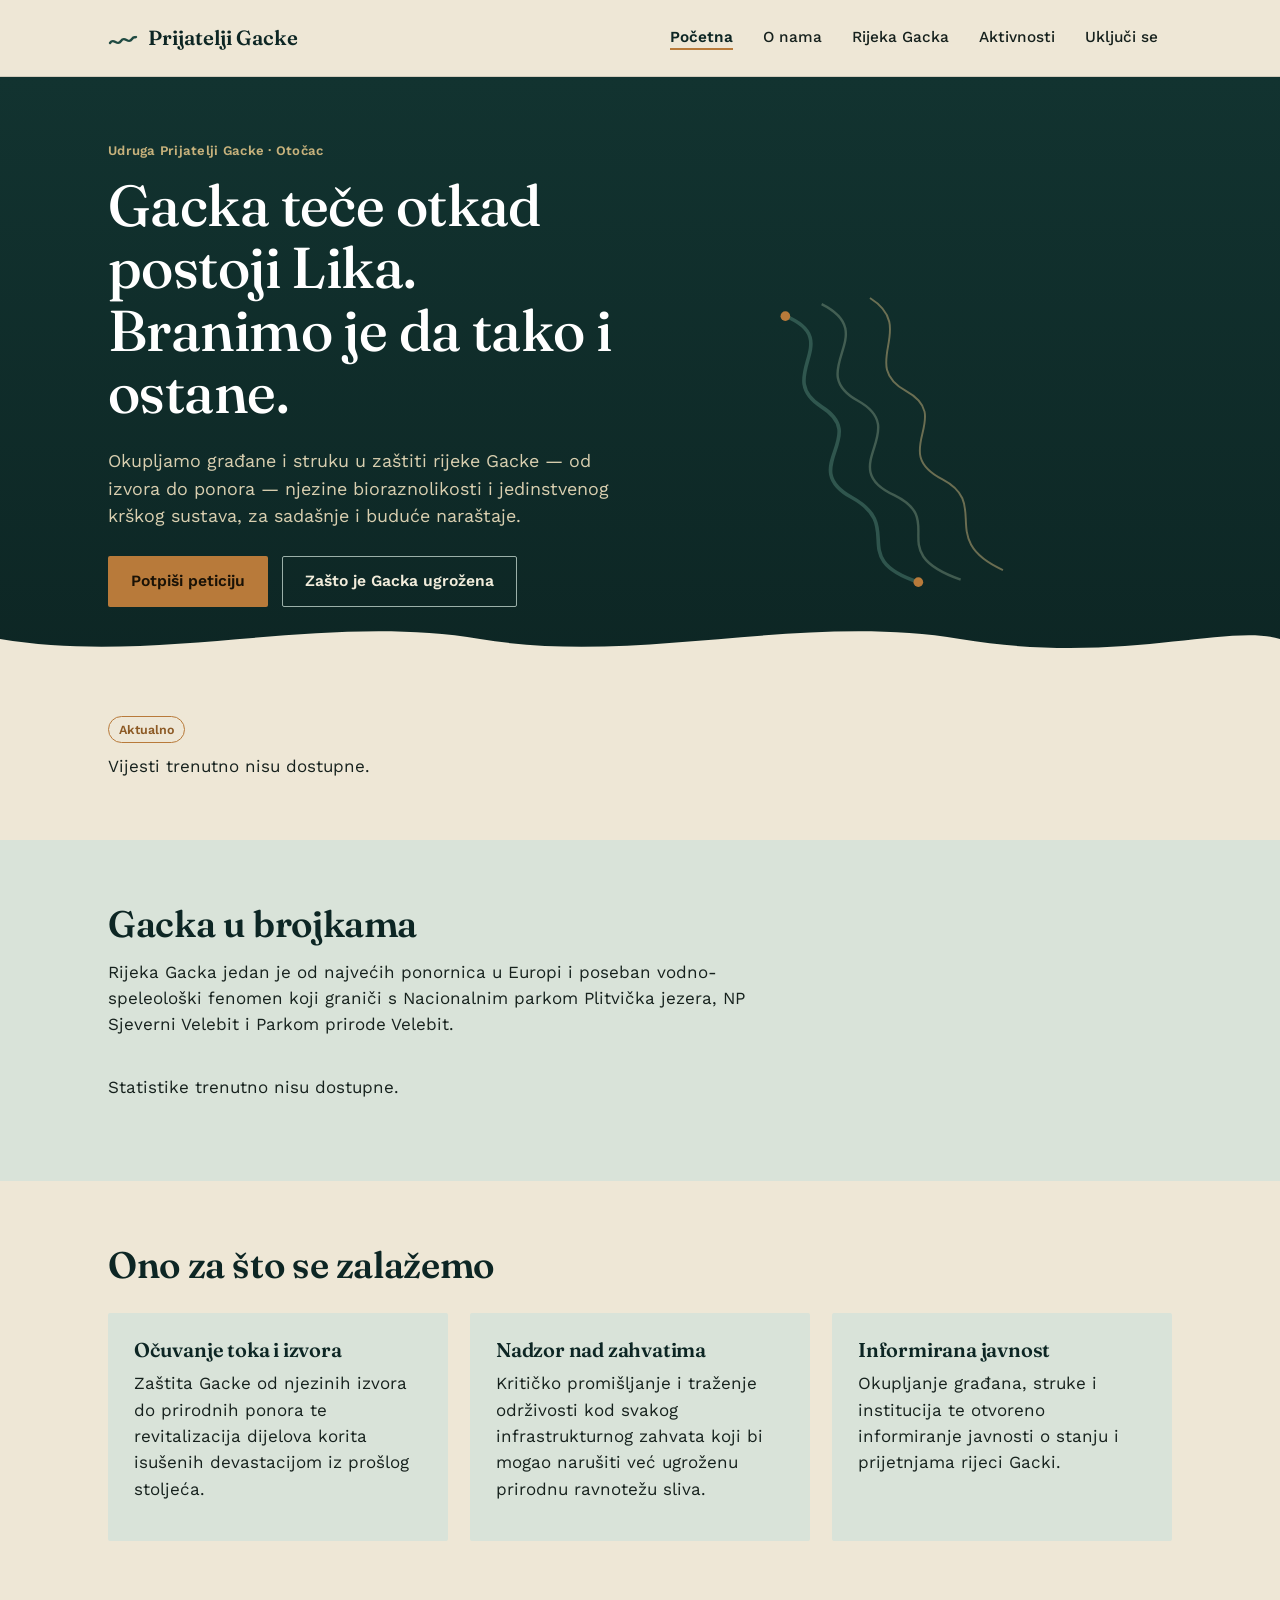
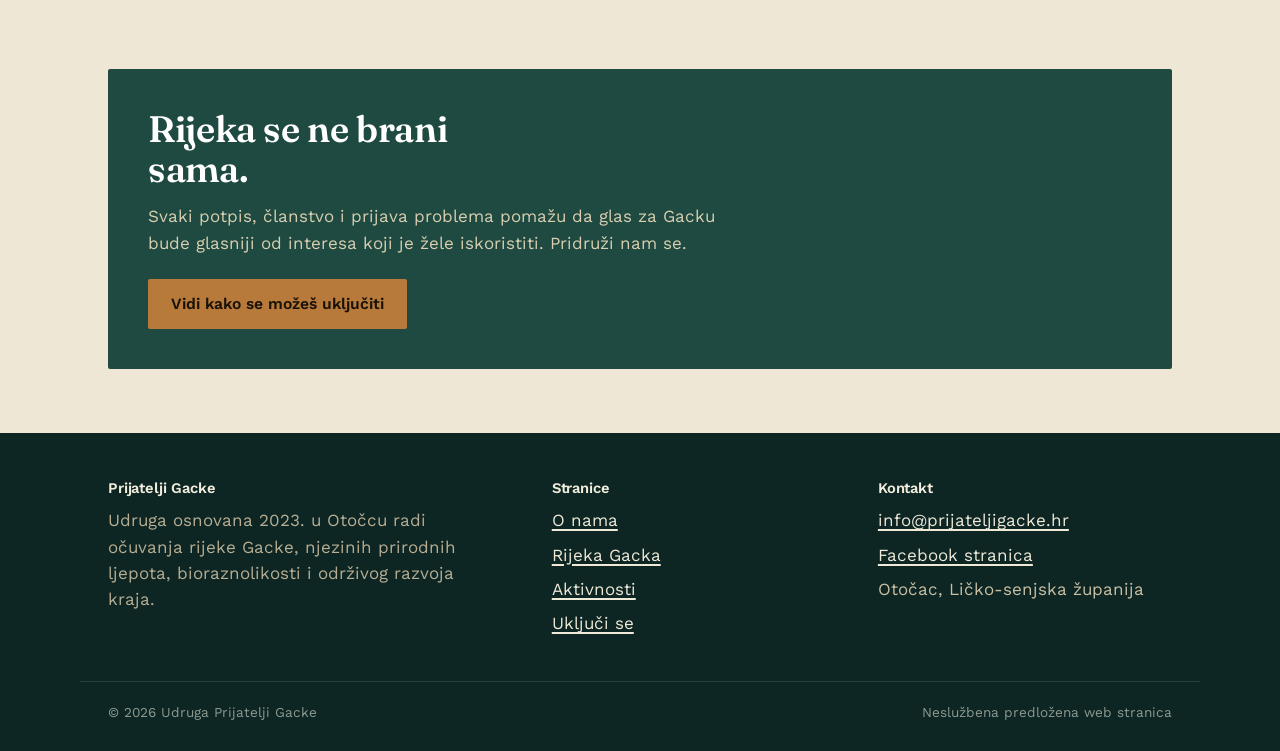
==== index.html @ 4f30bf7b "Add files via upload" ====
<!DOCTYPE html>
<html lang="hr">
<head>
<meta charset="UTF-8">
<meta name="viewport" content="width=device-width, initial-scale=1.0">
<title>Prijatelji Gacke — udruga za očuvanje rijeke Gacke</title>
<meta name="description" content="Udruga Prijatelji Gacke okuplja građane i struku u zaštiti rijeke Gacke, njezinih izvora, ponora i krškog ekosustava u Otočcu.">
<link rel="stylesheet" href="style.css">
</head>
<body>
<a class="skip" href="#glavni">Preskoči na sadržaj</a>

<header class="site">
  <div class="nav-row">
    <a class="wordmark" href="index.html">
      <svg width="30" height="30" viewBox="0 0 30 30" fill="none"><path d="M2 20C6 14 9 24 13 18C17 12 20 22 24 16C26 13 27 15 28 14" stroke="#1F4A42" stroke-width="2.4" stroke-linecap="round"/></svg>
      Prijatelji Gacke
    </a>
    <button class="menu-btn" id="menuBtn" aria-expanded="false" aria-controls="primaryNav">Izbornik</button>
    <nav class="primary" id="primaryNav">
      <a href="index.html" aria-current="page">Početna</a>
      <a href="o-nama.html">O nama</a>
      <a href="gacka.html">Rijeka Gacka</a>
      <a href="aktivnosti.html">Aktivnosti</a>
      <a href="ukljuci-se.html">Uključi se</a>
    </nav>
  </div>
</header>

<main id="glavni">

  <section class="hero">
    <div class="wrap">
      <div class="hero-inner">
        <div>
          <p class="eyebrow">Udruga Prijatelji Gacke · Otočac</p>
          <h1>Gacka teče otkad postoji Lika. Branimo je da tako i ostane.</h1>
          <p class="lede">Okupljamo građane i struku u zaštiti rijeke Gacke — od izvora do ponora — njezine bioraznolikosti i jedinstvenog krškog sustava, za sadašnje i buduće naraštaje.</p>
          <div class="hero-actions">
            <a class="btn btn-accent" href="ukljuci-se.html">Potpiši peticiju</a>
            <a class="btn btn-line" href="gacka.html">Zašto je Gacka ugrožena</a>
          </div>
        </div>
        <svg class="hero-river" viewBox="0 0 360 260" fill="none" xmlns="http://www.w3.org/2000/svg" aria-hidden="true">
          <path d="M40 20C90 40 30 70 70 95C110 120 50 145 95 170C140 195 90 220 150 240" stroke="#4C7A6E" stroke-width="3" fill="none" opacity="0.55"/>
          <path d="M70 10C120 35 55 65 100 90C145 115 80 145 130 168C175 190 120 215 185 238" stroke="#8FA98F" stroke-width="2" fill="none" opacity="0.4"/>
          <path d="M110 5C150 30 100 60 140 82C180 104 125 132 170 155C210 176 165 205 220 230" stroke="#C7B27C" stroke-width="1.6" fill="none" opacity="0.5"/>
          <circle cx="150" cy="240" r="4" fill="#B87A3A"/>
          <circle cx="40" cy="20" r="4" fill="#B87A3A"/>
        </svg>
      </div>
    </div>
    <svg class="river-divider" viewBox="0 0 1200 60" preserveAspectRatio="none" xmlns="http://www.w3.org/2000/svg">
      <path d="M0 30C150 55 300 5 450 30C600 55 750 5 900 30C1050 55 1150 15 1200 30V60H0V30Z" fill="#EEE7D6"/>
    </svg>
  </section>

  <section class="section-tight">
    <div class="wrap">
      <div class="tag">Aktualno</div>
      <div class="two-col" id="vijesti-container">
        <p>Učitavanje vijesti…</p>
      </div>
    </div>
  </section>

  <section style="background:var(--mist);">
    <div class="wrap">
      <h2>Gacka u brojkama</h2>
      <p style="max-width:60ch;">Rijeka Gacka jedan je od najvećih ponornica u Europi i poseban vodno-speleološki fenomen koji graniči s Nacionalnim parkom Plitvička jezera, NP Sjeverni Velebit i Parkom prirode Velebit.</p>
      <div class="stat-row" id="stats-container">
        <p>Učitavanje…</p>
      </div>
    </div>
  </section>

  <section>
    <div class="wrap">
      <h2 style="max-width:20ch;">Ono za što se zalažemo</h2>
      <div class="grid-3" style="margin-top:28px;">
        <div class="card">
          <h3>Očuvanje toka i izvora</h3>
          <p>Zaštita Gacke od njezinih izvora do prirodnih ponora te revitalizacija dijelova korita isušenih devastacijom iz prošlog stoljeća.</p>
        </div>
        <div class="card">
          <h3>Nadzor nad zahvatima</h3>
          <p>Kritičko promišljanje i traženje održivosti kod svakog infrastrukturnog zahvata koji bi mogao narušiti već ugroženu prirodnu ravnotežu sliva.</p>
        </div>
        <div class="card">
          <h3>Informirana javnost</h3>
          <p>Okupljanje građana, struke i institucija te otvoreno informiranje javnosti o stanju i prijetnjama rijeci Gacki.</p>
        </div>
      </div>
    </div>
  </section>

  <section>
    <div class="wrap">
      <div class="callout">
        <h2 style="max-width:16ch;">Rijeka se ne brani sama.</h2>
        <p style="color:#D9CFB0; max-width:52ch;">Svaki potpis, članstvo i prijava problema pomažu da glas za Gacku bude glasniji od interesa koji je žele iskoristiti. Pridruži nam se.</p>
        <a class="btn btn-accent" href="ukljuci-se.html">Vidi kako se možeš uključiti</a>
      </div>
    </div>
  </section>

</main>

<footer class="site">
  <div class="wrap footer-grid">
    <div>
      <h4>Prijatelji Gacke</h4>
      <p style="max-width:34ch; color:#B7AE93;">Udruga osnovana 2023. u Otočcu radi očuvanja rijeke Gacke, njezinih prirodnih ljepota, bioraznolikosti i održivog razvoja kraja.</p>
    </div>
    <div>
      <h4>Stranice</h4>
      <ul>
        <li><a href="o-nama.html">O nama</a></li>
        <li><a href="gacka.html">Rijeka Gacka</a></li>
        <li><a href="aktivnosti.html">Aktivnosti</a></li>
        <li><a href="ukljuci-se.html">Uključi se</a></li>
      </ul>
    </div>
    <div>
      <h4>Kontakt</h4>
      <ul>
        <li><a href="mailto:info@prijateljigacke.hr">info@prijateljigacke.hr</a></li>
        <li><a href="https://www.facebook.com/p/Prijatelji-Gacke-100092596492673/" target="_blank" rel="noopener">Facebook stranica</a></li>
        <li>Otočac, Ličko-senjska županija</li>
      </ul>
    </div>
  </div>
  <div class="wrap footer-bottom">
    <span>© 2026 Udruga Prijatelji Gacke</span>
    <span>Neslužbena predložena web stranica</span>
  </div>
</footer>

<script>
document.getElementById('menuBtn').addEventListener('click', function(){
  var nav = document.getElementById('primaryNav');
  var open = nav.classList.toggle('open');
  this.setAttribute('aria-expanded', open);
});

fetch('data/vijesti.json').then(function(r){ return r.json(); }).then(function(data){
  var el = document.getElementById('vijesti-container');
  el.innerHTML = '';
  data.items.forEach(function(item){
    var div = document.createElement('div');
    var h2 = document.createElement('h2');
    h2.textContent = item.naslov;
    var p = document.createElement('p');
    p.textContent = item.tekst;
    var pLink = document.createElement('p');
    var a = document.createElement('a');
    a.href = item.link;
    a.textContent = item.linkText + ' →';
    pLink.appendChild(a);
    div.appendChild(h2);
    div.appendChild(p);
    div.appendChild(pLink);
    el.appendChild(div);
  });
}).catch(function(){
  document.getElementById('vijesti-container').innerHTML = '<p>Vijesti trenutno nisu dostupne.</p>';
});

fetch('data/statistike.json').then(function(r){ return r.json(); }).then(function(data){
  var el = document.getElementById('stats-container');
  el.innerHTML = '';
  data.items.forEach(function(item){
    var div = document.createElement('div');
    div.className = 'stat';
    var num = document.createElement('span');
    num.className = 'num';
    num.textContent = item.broj;
    var label = document.createElement('span');
    label.className = 'label';
    label.textContent = item.opis;
    div.appendChild(num);
    div.appendChild(label);
    el.appendChild(div);
  });
}).catch(function(){
  document.getElementById('stats-container').innerHTML = '<p>Statistike trenutno nisu dostupne.</p>';
});
</script>
</body>
</html>
---- style.css ----
/* ============================================================
   Prijatelji Gacke — stylesheet
   Tokens: deep spring teal + limestone paper + reed ochre
   ============================================================ */

@import url('https://fonts.googleapis.com/css2?family=Fraunces:opsz,wght@9..144,400;9..144,500;9..144,600;9..144,700&family=Work+Sans:wght@400;500;600&display=swap');

:root{
  --paper: #EEE7D6;
  --paper-2: #E6DDC8;
  --ink: #16211D;
  --deep: #1F4A42;
  --deep-2: #123330;
  --deep-3: #0D2624;
  --accent: #B87A3A;
  --accent-2: #8C5A25;
  --mist: #D9E3D9;
  --line: #C4B896;
  --line-soft: rgba(22,33,29,.14);
  --max: 1120px;
}

*{box-sizing:border-box;}
html{scroll-behavior:smooth;}
body{
  margin:0;
  background:var(--paper);
  color:var(--ink);
  font-family:'Work Sans', sans-serif;
  font-size:17px;
  line-height:1.55;
  -webkit-font-smoothing:antialiased;
}

h1,h2,h3,h4{
  font-family:'Fraunces', serif;
  font-weight:600;
  line-height:1.08;
  margin:0 0 .4em;
  letter-spacing:-.01em;
  color:var(--deep-3);
}
h1{font-size:clamp(2.4rem, 5vw, 3.6rem); font-weight:500;}
h2{font-size:clamp(1.7rem, 3.2vw, 2.3rem);}
h3{font-size:1.25rem; font-weight:600;}

p{margin:0 0 1em; max-width:64ch;}
a{color:var(--deep); text-decoration-thickness:1.5px; text-underline-offset:3px;}
a:hover{color:var(--accent-2);}
ul{padding-left:1.15em;}
li{margin-bottom:.5em;}

.wrap{max-width:var(--max); margin:0 auto; padding:0 28px;}

/* ---------- skip link / focus ---------- */
.skip{position:absolute; left:-999px; top:0; background:var(--deep); color:#fff; padding:10px 16px; z-index:100;}
.skip:focus{left:12px; top:12px;}
a:focus-visible, button:focus-visible{outline:3px solid var(--accent); outline-offset:2px;}

/* ---------- header ---------- */
header.site{
  background:var(--paper);
  border-bottom:1px solid var(--line-soft);
  position:sticky; top:0; z-index:20;
}
.nav-row{
  display:flex; align-items:center; justify-content:space-between;
  padding:18px 28px; max-width:var(--max); margin:0 auto;
}
.wordmark{
  font-family:'Fraunces', serif; font-size:1.28rem; font-weight:600;
  color:var(--deep-3); text-decoration:none; display:flex; align-items:center; gap:10px;
}
.wordmark svg{flex:none;}
nav.primary{display:flex; gap:2px; align-items:center;}
nav.primary a{
  font-size:.96rem; color:var(--ink); text-decoration:none; padding:8px 14px;
  border-radius:3px; font-weight:500;
}
nav.primary a:hover{color:var(--deep-3); background:var(--mist);}
nav.primary a[aria-current="page"]{color:var(--deep-3); font-weight:600; text-decoration:underline; text-decoration-color:var(--accent); text-decoration-thickness:2px; text-underline-offset:6px;}
.menu-btn{display:none;}

/* ---------- hero ---------- */
.hero{
  background:linear-gradient(180deg, var(--deep-2), var(--deep-3));
  color:#EFE9D8; position:relative; overflow:hidden;
  padding:0;
}
.hero .wrap{padding-top:64px; padding-bottom:0; position:relative; z-index:2;}
.hero-inner{display:grid; grid-template-columns:1.15fr .85fr; gap:40px; align-items:end;}
.hero h1{color:#fff; max-width:14ch;}
.hero .lede{color:#D9CFB0; font-size:1.12rem; max-width:46ch;}
.hero-river{width:100%; height:auto; display:block;}
.eyebrow{
  font-family:'Work Sans',sans-serif; font-size:.82rem; letter-spacing:.02em;
  color:#C7B27C; margin-bottom:14px; font-weight:600;
}
.hero-actions{display:flex; gap:14px; margin:26px 0 0; flex-wrap:wrap;}

.btn{
  display:inline-block; padding:12px 22px; border-radius:2px; font-weight:600;
  text-decoration:none; font-size:.98rem; border:1.5px solid transparent; cursor:pointer;
  font-family:'Work Sans',sans-serif;
}
.btn-accent{background:var(--accent); color:#1A1206;}
.btn-accent:hover{background:#CB8A47; color:#1A1206;}
.btn-line{border-color:#9BB0A9; color:#F1ECDB;}
.btn-line:hover{border-color:#F1ECDB; color:#fff;}
.btn-deep{background:var(--deep); color:#fff;}
.btn-deep:hover{background:var(--deep-3);}

.river-divider{display:block; width:100%; height:auto;}

/* ---------- sections ---------- */
section{padding:64px 0;}
.section-tight{padding:44px 0;}
.two-col{display:grid; grid-template-columns:1fr 1fr; gap:56px;}
.stat-row{display:grid; grid-template-columns:repeat(3,1fr); gap:28px; margin-top:36px;}
.stat{border-top:2px solid var(--deep); padding-top:12px;}
.stat .num{font-family:'Fraunces',serif; font-size:2.1rem; color:var(--deep-3); display:block;}
.stat .label{font-size:.92rem; color:#3C463F;}

.card{
  background:var(--mist); padding:26px 26px 22px; border-radius:2px;
}
.card h3{margin-bottom:.5em;}

.grid-3{display:grid; grid-template-columns:repeat(3,1fr); gap:22px;}
.grid-2{display:grid; grid-template-columns:repeat(2,1fr); gap:22px;}

.tag{
  display:inline-block; font-size:.78rem; font-weight:600; color:var(--accent-2);
  border:1px solid var(--accent); padding:3px 10px; border-radius:20px; margin-bottom:10px;
}

.callout{
  background:var(--deep); color:#F1ECDB; padding:40px; border-radius:2px;
}
.callout h2{color:#fff;}
.callout a.btn-accent{margin-top:6px;}

/* ---------- timeline (aktivnosti) ---------- */
.timeline{border-left:2px solid var(--line); padding-left:0; margin-left:6px; list-style:none;}
.timeline li{
  position:relative; padding:0 0 40px 32px; margin:0;
}
.timeline li::before{
  content:""; position:absolute; left:-7px; top:4px; width:12px; height:12px;
  background:var(--paper); border:2.5px solid var(--accent); border-radius:50%;
}
.timeline .date{font-weight:600; color:var(--accent-2); font-size:.9rem; display:block; margin-bottom:4px;}

/* ---------- quote ---------- */
blockquote{
  border-left:3px solid var(--accent); margin:0; padding:4px 0 4px 22px;
  font-family:'Fraunces',serif; font-size:1.25rem; font-style:italic; color:var(--deep-3);
  max-width:56ch;
}
blockquote cite{display:block; font-family:'Work Sans',sans-serif; font-style:normal; font-size:.88rem; color:#4B554E; margin-top:10px;}

/* ---------- forms ---------- */
.form-box{background:var(--mist); padding:32px; border-radius:2px;}
label{display:block; font-weight:600; font-size:.92rem; margin-bottom:6px; margin-top:16px;}
label:first-child{margin-top:0;}
input, textarea, select{
  width:100%; padding:11px 12px; border:1.5px solid var(--line); border-radius:2px;
  background:var(--paper); font-family:'Work Sans',sans-serif; font-size:1rem; color:var(--ink);
}
input:focus, textarea:focus{outline:2px solid var(--deep); outline-offset:1px;}
.form-note{font-size:.85rem; color:#4B554E; margin-top:14px;}

/* ---------- footer ---------- */
footer.site{background:var(--deep-3); color:#C9C0A4; padding:48px 0 28px;}
footer.site a{color:#EFE9D8;}
.footer-grid{display:grid; grid-template-columns:1.4fr 1fr 1fr; gap:32px;}
footer.site h4{color:#F1ECDB; font-family:'Work Sans',sans-serif; font-size:.92rem; text-transform:none; margin-bottom:10px; font-weight:600;}
footer.site ul{list-style:none; padding:0; margin:0;}
footer.site li{margin-bottom:8px;}
.footer-bottom{
  border-top:1px solid rgba(255,255,255,.12); margin-top:36px; padding-top:20px;
  display:flex; justify-content:space-between; flex-wrap:wrap; gap:10px; font-size:.85rem; color:#8E9A8F;
}

/* ---------- misc ---------- */
.figure-caption{font-size:.85rem; color:#4B554E; margin-top:8px;}
.list-check{list-style:none; padding:0;}
.list-check li{padding-left:28px; position:relative;}
.list-check li::before{
  content:""; position:absolute; left:0; top:.55em; width:10px; height:10px;
  border-radius:50%; background:var(--accent);
}

/* ---------- responsive ---------- */
@media (max-width: 860px){
  nav.primary{
    position:fixed; inset:64px 0 auto 0; background:var(--paper); flex-direction:column;
    align-items:stretch; padding:10px 20px 20px; border-bottom:1px solid var(--line-soft);
    display:none;
  }
  nav.primary.open{display:flex;}
  nav.primary a{padding:12px 6px; border-bottom:1px solid var(--line-soft);}
  .menu-btn{
    display:inline-flex; background:none; border:1.5px solid var(--ink); border-radius:3px;
    padding:8px 12px; font-family:'Work Sans',sans-serif; font-weight:600; cursor:pointer; color:var(--ink);
  }
  .hero-inner{grid-template-columns:1fr; gap:26px;}
  .two-col, .grid-3, .grid-2, .stat-row, .footer-grid{grid-template-columns:1fr;}
  section{padding:44px 0;}
}
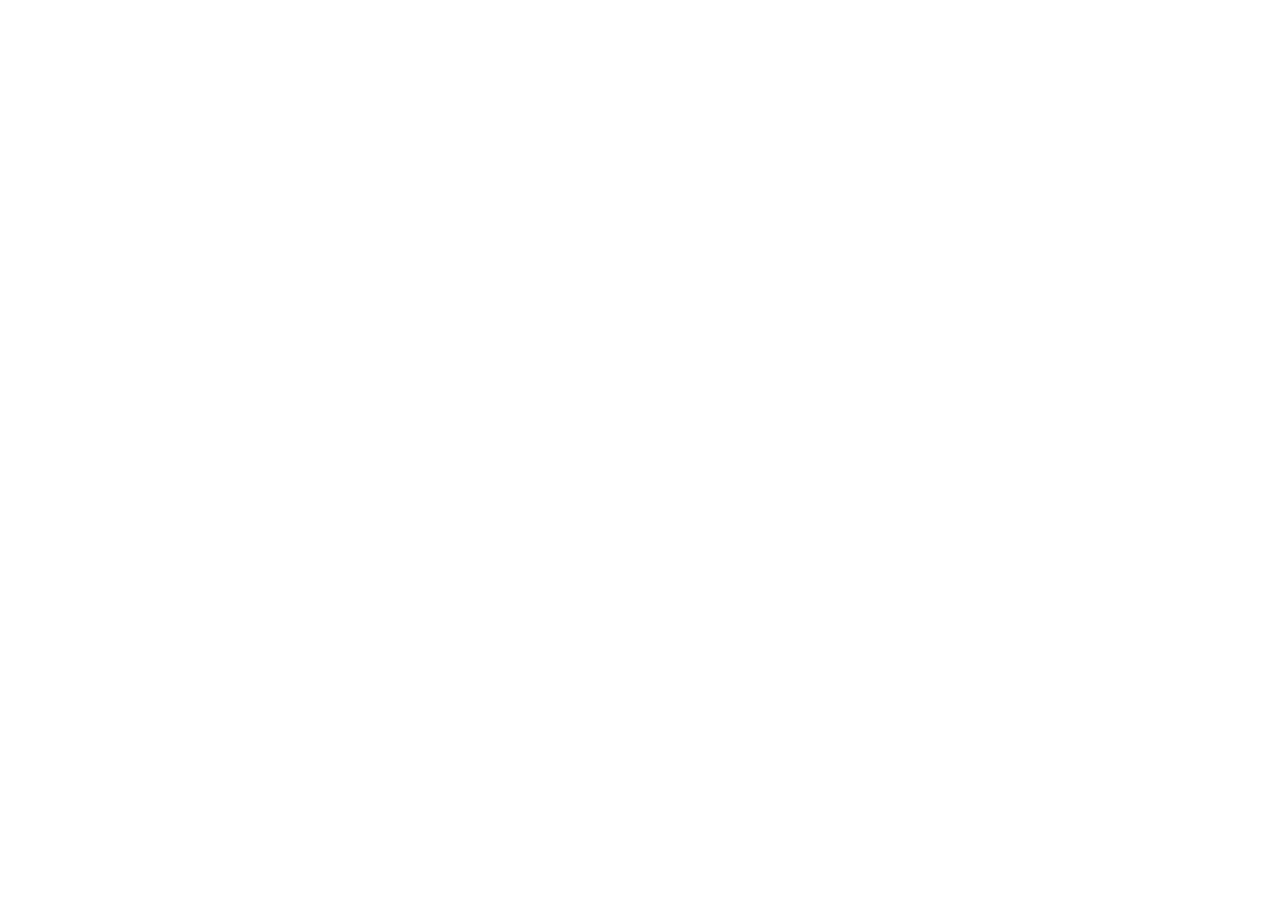
==== commit 479a945d: "Add files via upload" ====
--- a/index.html
+++ b/index.html
@@ -1,190 +1,12 @@
 <!DOCTYPE html>
 <html lang="hr">
 <head>
-<meta charset="UTF-8">
-<meta name="viewport" content="width=device-width, initial-scale=1.0">
-<title>Prijatelji Gacke — udruga za očuvanje rijeke Gacke</title>
-<meta name="description" content="Udruga Prijatelji Gacke okuplja građane i struku u zaštiti rijeke Gacke, njezinih izvora, ponora i krškog ekosustava u Otočcu.">
-<link rel="stylesheet" href="style.css">
+  <meta charset="UTF-8" />
+  <meta name="viewport" content="width=device-width, initial-scale=1.0" />
+  <meta name="robots" content="noindex" />
+  <title>Uređivanje sadržaja — Prijatelji Gacke</title>
 </head>
 <body>
-<a class="skip" href="#glavni">Preskoči na sadržaj</a>
-
-<header class="site">
-  <div class="nav-row">
-    <a class="wordmark" href="index.html">
-      <svg width="30" height="30" viewBox="0 0 30 30" fill="none"><path d="M2 20C6 14 9 24 13 18C17 12 20 22 24 16C26 13 27 15 28 14" stroke="#1F4A42" stroke-width="2.4" stroke-linecap="round"/></svg>
-      Prijatelji Gacke
-    </a>
-    <button class="menu-btn" id="menuBtn" aria-expanded="false" aria-controls="primaryNav">Izbornik</button>
-    <nav class="primary" id="primaryNav">
-      <a href="index.html" aria-current="page">Početna</a>
-      <a href="o-nama.html">O nama</a>
-      <a href="gacka.html">Rijeka Gacka</a>
-      <a href="aktivnosti.html">Aktivnosti</a>
-      <a href="ukljuci-se.html">Uključi se</a>
-    </nav>
-  </div>
-</header>
-
-<main id="glavni">
-
-  <section class="hero">
-    <div class="wrap">
-      <div class="hero-inner">
-        <div>
-          <p class="eyebrow">Udruga Prijatelji Gacke · Otočac</p>
-          <h1>Gacka teče otkad postoji Lika. Branimo je da tako i ostane.</h1>
-          <p class="lede">Okupljamo građane i struku u zaštiti rijeke Gacke — od izvora do ponora — njezine bioraznolikosti i jedinstvenog krškog sustava, za sadašnje i buduće naraštaje.</p>
-          <div class="hero-actions">
-            <a class="btn btn-accent" href="ukljuci-se.html">Potpiši peticiju</a>
-            <a class="btn btn-line" href="gacka.html">Zašto je Gacka ugrožena</a>
-          </div>
-        </div>
-        <svg class="hero-river" viewBox="0 0 360 260" fill="none" xmlns="http://www.w3.org/2000/svg" aria-hidden="true">
-          <path d="M40 20C90 40 30 70 70 95C110 120 50 145 95 170C140 195 90 220 150 240" stroke="#4C7A6E" stroke-width="3" fill="none" opacity="0.55"/>
-          <path d="M70 10C120 35 55 65 100 90C145 115 80 145 130 168C175 190 120 215 185 238" stroke="#8FA98F" stroke-width="2" fill="none" opacity="0.4"/>
-          <path d="M110 5C150 30 100 60 140 82C180 104 125 132 170 155C210 176 165 205 220 230" stroke="#C7B27C" stroke-width="1.6" fill="none" opacity="0.5"/>
-          <circle cx="150" cy="240" r="4" fill="#B87A3A"/>
-          <circle cx="40" cy="20" r="4" fill="#B87A3A"/>
-        </svg>
-      </div>
-    </div>
-    <svg class="river-divider" viewBox="0 0 1200 60" preserveAspectRatio="none" xmlns="http://www.w3.org/2000/svg">
-      <path d="M0 30C150 55 300 5 450 30C600 55 750 5 900 30C1050 55 1150 15 1200 30V60H0V30Z" fill="#EEE7D6"/>
-    </svg>
-  </section>
-
-  <section class="section-tight">
-    <div class="wrap">
-      <div class="tag">Aktualno</div>
-      <div class="two-col" id="vijesti-container">
-        <p>Učitavanje vijesti…</p>
-      </div>
-    </div>
-  </section>
-
-  <section style="background:var(--mist);">
-    <div class="wrap">
-      <h2>Gacka u brojkama</h2>
-      <p style="max-width:60ch;">Rijeka Gacka jedan je od najvećih ponornica u Europi i poseban vodno-speleološki fenomen koji graniči s Nacionalnim parkom Plitvička jezera, NP Sjeverni Velebit i Parkom prirode Velebit.</p>
-      <div class="stat-row" id="stats-container">
-        <p>Učitavanje…</p>
-      </div>
-    </div>
-  </section>
-
-  <section>
-    <div class="wrap">
-      <h2 style="max-width:20ch;">Ono za što se zalažemo</h2>
-      <div class="grid-3" style="margin-top:28px;">
-        <div class="card">
-          <h3>Očuvanje toka i izvora</h3>
-          <p>Zaštita Gacke od njezinih izvora do prirodnih ponora te revitalizacija dijelova korita isušenih devastacijom iz prošlog stoljeća.</p>
-        </div>
-        <div class="card">
-          <h3>Nadzor nad zahvatima</h3>
-          <p>Kritičko promišljanje i traženje održivosti kod svakog infrastrukturnog zahvata koji bi mogao narušiti već ugroženu prirodnu ravnotežu sliva.</p>
-        </div>
-        <div class="card">
-          <h3>Informirana javnost</h3>
-          <p>Okupljanje građana, struke i institucija te otvoreno informiranje javnosti o stanju i prijetnjama rijeci Gacki.</p>
-        </div>
-      </div>
-    </div>
-  </section>
-
-  <section>
-    <div class="wrap">
-      <div class="callout">
-        <h2 style="max-width:16ch;">Rijeka se ne brani sama.</h2>
-        <p style="color:#D9CFB0; max-width:52ch;">Svaki potpis, članstvo i prijava problema pomažu da glas za Gacku bude glasniji od interesa koji je žele iskoristiti. Pridruži nam se.</p>
-        <a class="btn btn-accent" href="ukljuci-se.html">Vidi kako se možeš uključiti</a>
-      </div>
-    </div>
-  </section>
-
-</main>
-
-<footer class="site">
-  <div class="wrap footer-grid">
-    <div>
-      <h4>Prijatelji Gacke</h4>
-      <p style="max-width:34ch; color:#B7AE93;">Udruga osnovana 2023. u Otočcu radi očuvanja rijeke Gacke, njezinih prirodnih ljepota, bioraznolikosti i održivog razvoja kraja.</p>
-    </div>
-    <div>
-      <h4>Stranice</h4>
-      <ul>
-        <li><a href="o-nama.html">O nama</a></li>
-        <li><a href="gacka.html">Rijeka Gacka</a></li>
-        <li><a href="aktivnosti.html">Aktivnosti</a></li>
-        <li><a href="ukljuci-se.html">Uključi se</a></li>
-      </ul>
-    </div>
-    <div>
-      <h4>Kontakt</h4>
-      <ul>
-        <li><a href="mailto:info@prijateljigacke.hr">info@prijateljigacke.hr</a></li>
-        <li><a href="https://www.facebook.com/p/Prijatelji-Gacke-100092596492673/" target="_blank" rel="noopener">Facebook stranica</a></li>
-        <li>Otočac, Ličko-senjska županija</li>
-      </ul>
-    </div>
-  </div>
-  <div class="wrap footer-bottom">
-    <span>© 2026 Udruga Prijatelji Gacke</span>
-    <span>Neslužbena predložena web stranica</span>
-  </div>
-</footer>
-
-<script>
-document.getElementById('menuBtn').addEventListener('click', function(){
-  var nav = document.getElementById('primaryNav');
-  var open = nav.classList.toggle('open');
-  this.setAttribute('aria-expanded', open);
-});
-
-fetch('data/vijesti.json').then(function(r){ return r.json(); }).then(function(data){
-  var el = document.getElementById('vijesti-container');
-  el.innerHTML = '';
-  data.items.forEach(function(item){
-    var div = document.createElement('div');
-    var h2 = document.createElement('h2');
-    h2.textContent = item.naslov;
-    var p = document.createElement('p');
-    p.textContent = item.tekst;
-    var pLink = document.createElement('p');
-    var a = document.createElement('a');
-    a.href = item.link;
-    a.textContent = item.linkText + ' →';
-    pLink.appendChild(a);
-    div.appendChild(h2);
-    div.appendChild(p);
-    div.appendChild(pLink);
-    el.appendChild(div);
-  });
-}).catch(function(){
-  document.getElementById('vijesti-container').innerHTML = '<p>Vijesti trenutno nisu dostupne.</p>';
-});
-
-fetch('data/statistike.json').then(function(r){ return r.json(); }).then(function(data){
-  var el = document.getElementById('stats-container');
-  el.innerHTML = '';
-  data.items.forEach(function(item){
-    var div = document.createElement('div');
-    div.className = 'stat';
-    var num = document.createElement('span');
-    num.className = 'num';
-    num.textContent = item.broj;
-    var label = document.createElement('span');
-    label.className = 'label';
-    label.textContent = item.opis;
-    div.appendChild(num);
-    div.appendChild(label);
-    el.appendChild(div);
-  });
-}).catch(function(){
-  document.getElementById('stats-container').innerHTML = '<p>Statistike trenutno nisu dostupne.</p>';
-});
-</script>
+  <script src="https://unpkg.com/decap-cms@^3.0.0/dist/decap-cms.js"></script>
 </body>
 </html>
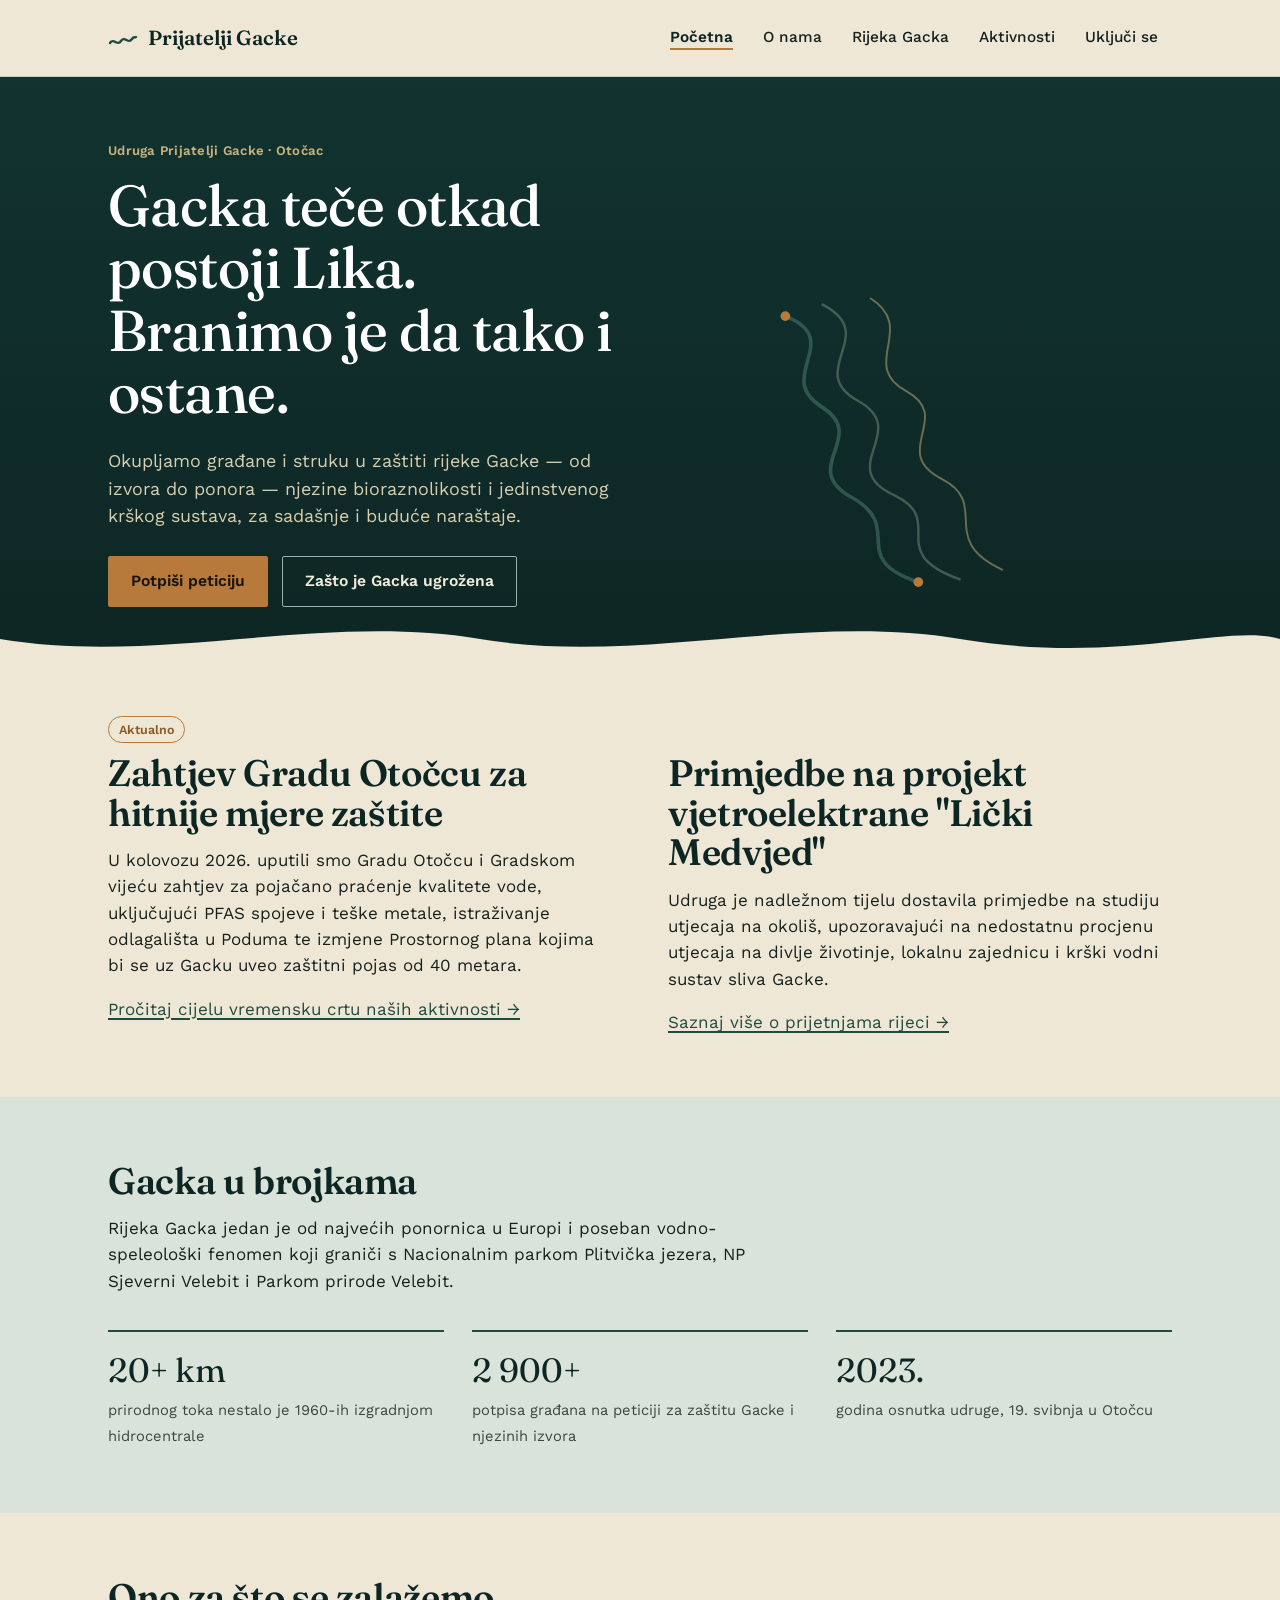
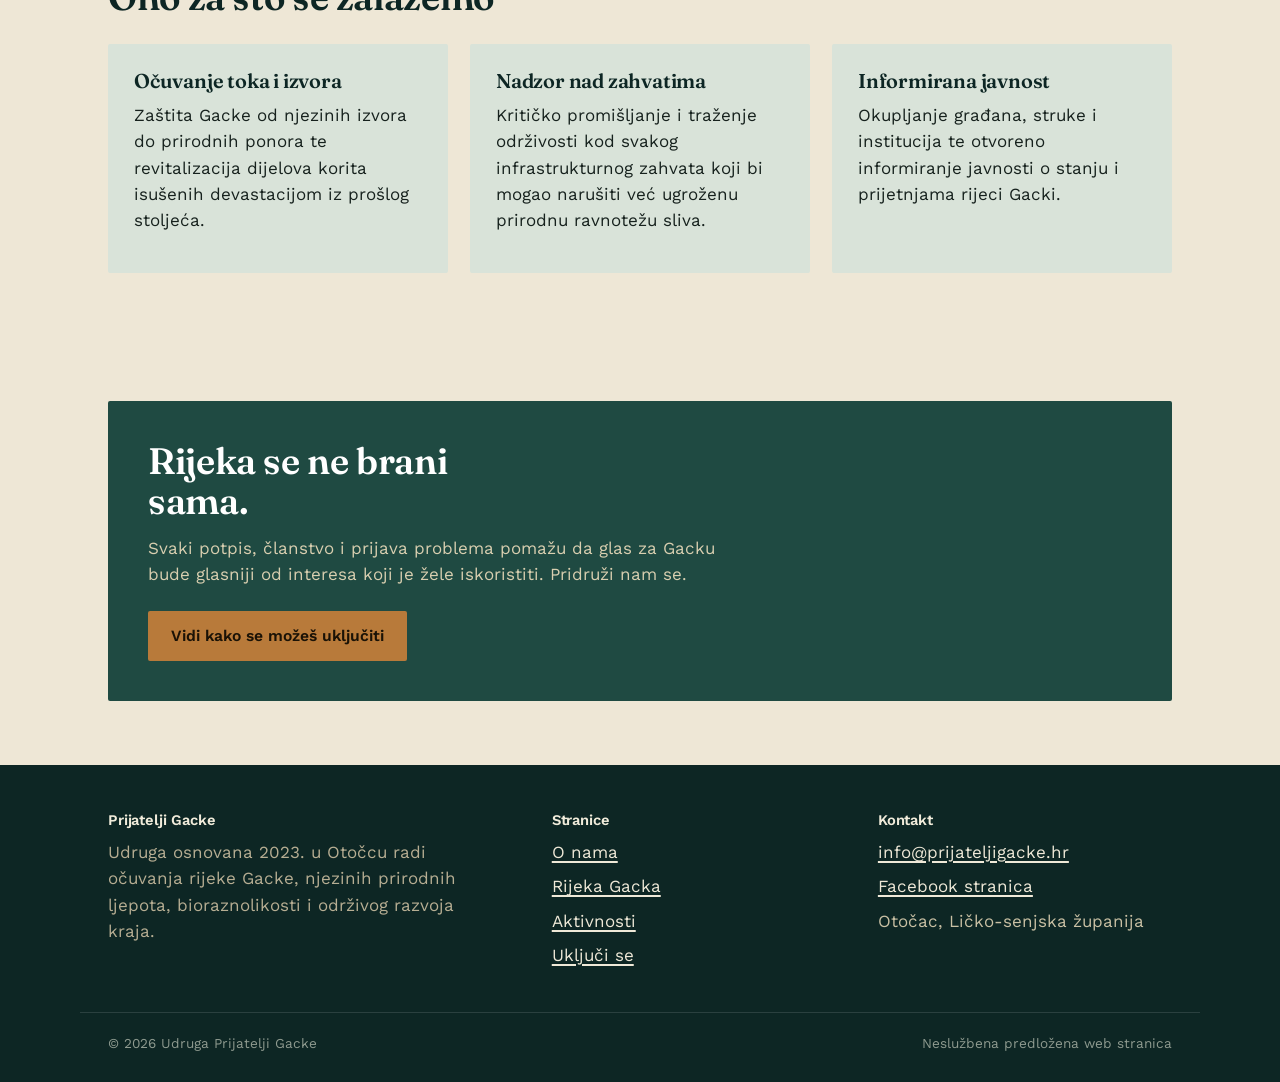
==== commit 7cca3084: "Add files via upload" ====
--- a/index.html
+++ b/index.html
@@ -1,12 +1,190 @@
 <!DOCTYPE html>
 <html lang="hr">
 <head>
-  <meta charset="UTF-8" />
-  <meta name="viewport" content="width=device-width, initial-scale=1.0" />
-  <meta name="robots" content="noindex" />
-  <title>Uređivanje sadržaja — Prijatelji Gacke</title>
+<meta charset="UTF-8">
+<meta name="viewport" content="width=device-width, initial-scale=1.0">
+<title>Prijatelji Gacke — udruga za očuvanje rijeke Gacke</title>
+<meta name="description" content="Udruga Prijatelji Gacke okuplja građane i struku u zaštiti rijeke Gacke, njezinih izvora, ponora i krškog ekosustava u Otočcu.">
+<link rel="stylesheet" href="style.css">
 </head>
 <body>
-  <script src="https://unpkg.com/decap-cms@^3.0.0/dist/decap-cms.js"></script>
+<a class="skip" href="#glavni">Preskoči na sadržaj</a>
+
+<header class="site">
+  <div class="nav-row">
+    <a class="wordmark" href="index.html">
+      <svg width="30" height="30" viewBox="0 0 30 30" fill="none"><path d="M2 20C6 14 9 24 13 18C17 12 20 22 24 16C26 13 27 15 28 14" stroke="#1F4A42" stroke-width="2.4" stroke-linecap="round"/></svg>
+      Prijatelji Gacke
+    </a>
+    <button class="menu-btn" id="menuBtn" aria-expanded="false" aria-controls="primaryNav">Izbornik</button>
+    <nav class="primary" id="primaryNav">
+      <a href="index.html" aria-current="page">Početna</a>
+      <a href="o-nama.html">O nama</a>
+      <a href="gacka.html">Rijeka Gacka</a>
+      <a href="aktivnosti.html">Aktivnosti</a>
+      <a href="ukljuci-se.html">Uključi se</a>
+    </nav>
+  </div>
+</header>
+
+<main id="glavni">
+
+  <section class="hero">
+    <div class="wrap">
+      <div class="hero-inner">
+        <div>
+          <p class="eyebrow">Udruga Prijatelji Gacke · Otočac</p>
+          <h1>Gacka teče otkad postoji Lika. Branimo je da tako i ostane.</h1>
+          <p class="lede">Okupljamo građane i struku u zaštiti rijeke Gacke — od izvora do ponora — njezine bioraznolikosti i jedinstvenog krškog sustava, za sadašnje i buduće naraštaje.</p>
+          <div class="hero-actions">
+            <a class="btn btn-accent" href="ukljuci-se.html">Potpiši peticiju</a>
+            <a class="btn btn-line" href="gacka.html">Zašto je Gacka ugrožena</a>
+          </div>
+        </div>
+        <svg class="hero-river" viewBox="0 0 360 260" fill="none" xmlns="http://www.w3.org/2000/svg" aria-hidden="true">
+          <path d="M40 20C90 40 30 70 70 95C110 120 50 145 95 170C140 195 90 220 150 240" stroke="#4C7A6E" stroke-width="3" fill="none" opacity="0.55"/>
+          <path d="M70 10C120 35 55 65 100 90C145 115 80 145 130 168C175 190 120 215 185 238" stroke="#8FA98F" stroke-width="2" fill="none" opacity="0.4"/>
+          <path d="M110 5C150 30 100 60 140 82C180 104 125 132 170 155C210 176 165 205 220 230" stroke="#C7B27C" stroke-width="1.6" fill="none" opacity="0.5"/>
+          <circle cx="150" cy="240" r="4" fill="#B87A3A"/>
+          <circle cx="40" cy="20" r="4" fill="#B87A3A"/>
+        </svg>
+      </div>
+    </div>
+    <svg class="river-divider" viewBox="0 0 1200 60" preserveAspectRatio="none" xmlns="http://www.w3.org/2000/svg">
+      <path d="M0 30C150 55 300 5 450 30C600 55 750 5 900 30C1050 55 1150 15 1200 30V60H0V30Z" fill="#EEE7D6"/>
+    </svg>
+  </section>
+
+  <section class="section-tight">
+    <div class="wrap">
+      <div class="tag">Aktualno</div>
+      <div class="two-col" id="vijesti-container">
+        <p>Učitavanje vijesti…</p>
+      </div>
+    </div>
+  </section>
+
+  <section style="background:var(--mist);">
+    <div class="wrap">
+      <h2>Gacka u brojkama</h2>
+      <p style="max-width:60ch;">Rijeka Gacka jedan je od najvećih ponornica u Europi i poseban vodno-speleološki fenomen koji graniči s Nacionalnim parkom Plitvička jezera, NP Sjeverni Velebit i Parkom prirode Velebit.</p>
+      <div class="stat-row" id="stats-container">
+        <p>Učitavanje…</p>
+      </div>
+    </div>
+  </section>
+
+  <section>
+    <div class="wrap">
+      <h2 style="max-width:20ch;">Ono za što se zalažemo</h2>
+      <div class="grid-3" style="margin-top:28px;">
+        <div class="card">
+          <h3>Očuvanje toka i izvora</h3>
+          <p>Zaštita Gacke od njezinih izvora do prirodnih ponora te revitalizacija dijelova korita isušenih devastacijom iz prošlog stoljeća.</p>
+        </div>
+        <div class="card">
+          <h3>Nadzor nad zahvatima</h3>
+          <p>Kritičko promišljanje i traženje održivosti kod svakog infrastrukturnog zahvata koji bi mogao narušiti već ugroženu prirodnu ravnotežu sliva.</p>
+        </div>
+        <div class="card">
+          <h3>Informirana javnost</h3>
+          <p>Okupljanje građana, struke i institucija te otvoreno informiranje javnosti o stanju i prijetnjama rijeci Gacki.</p>
+        </div>
+      </div>
+    </div>
+  </section>
+
+  <section>
+    <div class="wrap">
+      <div class="callout">
+        <h2 style="max-width:16ch;">Rijeka se ne brani sama.</h2>
+        <p style="color:#D9CFB0; max-width:52ch;">Svaki potpis, članstvo i prijava problema pomažu da glas za Gacku bude glasniji od interesa koji je žele iskoristiti. Pridruži nam se.</p>
+        <a class="btn btn-accent" href="ukljuci-se.html">Vidi kako se možeš uključiti</a>
+      </div>
+    </div>
+  </section>
+
+</main>
+
+<footer class="site">
+  <div class="wrap footer-grid">
+    <div>
+      <h4>Prijatelji Gacke</h4>
+      <p style="max-width:34ch; color:#B7AE93;">Udruga osnovana 2023. u Otočcu radi očuvanja rijeke Gacke, njezinih prirodnih ljepota, bioraznolikosti i održivog razvoja kraja.</p>
+    </div>
+    <div>
+      <h4>Stranice</h4>
+      <ul>
+        <li><a href="o-nama.html">O nama</a></li>
+        <li><a href="gacka.html">Rijeka Gacka</a></li>
+        <li><a href="aktivnosti.html">Aktivnosti</a></li>
+        <li><a href="ukljuci-se.html">Uključi se</a></li>
+      </ul>
+    </div>
+    <div>
+      <h4>Kontakt</h4>
+      <ul>
+        <li><a href="mailto:info@prijateljigacke.hr">info@prijateljigacke.hr</a></li>
+        <li><a href="https://www.facebook.com/p/Prijatelji-Gacke-100092596492673/" target="_blank" rel="noopener">Facebook stranica</a></li>
+        <li>Otočac, Ličko-senjska županija</li>
+      </ul>
+    </div>
+  </div>
+  <div class="wrap footer-bottom">
+    <span>© 2026 Udruga Prijatelji Gacke</span>
+    <span>Neslužbena predložena web stranica</span>
+  </div>
+</footer>
+
+<script>
+document.getElementById('menuBtn').addEventListener('click', function(){
+  var nav = document.getElementById('primaryNav');
+  var open = nav.classList.toggle('open');
+  this.setAttribute('aria-expanded', open);
+});
+
+fetch('data/vijesti.json').then(function(r){ return r.json(); }).then(function(data){
+  var el = document.getElementById('vijesti-container');
+  el.innerHTML = '';
+  data.items.forEach(function(item){
+    var div = document.createElement('div');
+    var h2 = document.createElement('h2');
+    h2.textContent = item.naslov;
+    var p = document.createElement('p');
+    p.textContent = item.tekst;
+    var pLink = document.createElement('p');
+    var a = document.createElement('a');
+    a.href = item.link;
+    a.textContent = item.linkText + ' →';
+    pLink.appendChild(a);
+    div.appendChild(h2);
+    div.appendChild(p);
+    div.appendChild(pLink);
+    el.appendChild(div);
+  });
+}).catch(function(){
+  document.getElementById('vijesti-container').innerHTML = '<p>Vijesti trenutno nisu dostupne.</p>';
+});
+
+fetch('data/statistike.json').then(function(r){ return r.json(); }).then(function(data){
+  var el = document.getElementById('stats-container');
+  el.innerHTML = '';
+  data.items.forEach(function(item){
+    var div = document.createElement('div');
+    div.className = 'stat';
+    var num = document.createElement('span');
+    num.className = 'num';
+    num.textContent = item.broj;
+    var label = document.createElement('span');
+    label.className = 'label';
+    label.textContent = item.opis;
+    div.appendChild(num);
+    div.appendChild(label);
+    el.appendChild(div);
+  });
+}).catch(function(){
+  document.getElementById('stats-container').innerHTML = '<p>Statistike trenutno nisu dostupne.</p>';
+});
+</script>
 </body>
 </html>
--- a/style.css
+++ b/style.css
@@ -0,0 +1,210 @@
+/* ============================================================
+   Prijatelji Gacke — stylesheet
+   Tokens: deep spring teal + limestone paper + reed ochre
+   ============================================================ */
+
+@import url('https://fonts.googleapis.com/css2?family=Fraunces:opsz,wght@9..144,400;9..144,500;9..144,600;9..144,700&family=Work+Sans:wght@400;500;600&display=swap');
+
+:root{
+  --paper: #EEE7D6;
+  --paper-2: #E6DDC8;
+  --ink: #16211D;
+  --deep: #1F4A42;
+  --deep-2: #123330;
+  --deep-3: #0D2624;
+  --accent: #B87A3A;
+  --accent-2: #8C5A25;
+  --mist: #D9E3D9;
+  --line: #C4B896;
+  --line-soft: rgba(22,33,29,.14);
+  --max: 1120px;
+}
+
+*{box-sizing:border-box;}
+html{scroll-behavior:smooth;}
+body{
+  margin:0;
+  background:var(--paper);
+  color:var(--ink);
+  font-family:'Work Sans', sans-serif;
+  font-size:17px;
+  line-height:1.55;
+  -webkit-font-smoothing:antialiased;
+}
+
+h1,h2,h3,h4{
+  font-family:'Fraunces', serif;
+  font-weight:600;
+  line-height:1.08;
+  margin:0 0 .4em;
+  letter-spacing:-.01em;
+  color:var(--deep-3);
+}
+h1{font-size:clamp(2.4rem, 5vw, 3.6rem); font-weight:500;}
+h2{font-size:clamp(1.7rem, 3.2vw, 2.3rem);}
+h3{font-size:1.25rem; font-weight:600;}
+
+p{margin:0 0 1em; max-width:64ch;}
+a{color:var(--deep); text-decoration-thickness:1.5px; text-underline-offset:3px;}
+a:hover{color:var(--accent-2);}
+ul{padding-left:1.15em;}
+li{margin-bottom:.5em;}
+
+.wrap{max-width:var(--max); margin:0 auto; padding:0 28px;}
+
+/* ---------- skip link / focus ---------- */
+.skip{position:absolute; left:-999px; top:0; background:var(--deep); color:#fff; padding:10px 16px; z-index:100;}
+.skip:focus{left:12px; top:12px;}
+a:focus-visible, button:focus-visible{outline:3px solid var(--accent); outline-offset:2px;}
+
+/* ---------- header ---------- */
+header.site{
+  background:var(--paper);
+  border-bottom:1px solid var(--line-soft);
+  position:sticky; top:0; z-index:20;
+}
+.nav-row{
+  display:flex; align-items:center; justify-content:space-between;
+  padding:18px 28px; max-width:var(--max); margin:0 auto;
+}
+.wordmark{
+  font-family:'Fraunces', serif; font-size:1.28rem; font-weight:600;
+  color:var(--deep-3); text-decoration:none; display:flex; align-items:center; gap:10px;
+}
+.wordmark svg{flex:none;}
+nav.primary{display:flex; gap:2px; align-items:center;}
+nav.primary a{
+  font-size:.96rem; color:var(--ink); text-decoration:none; padding:8px 14px;
+  border-radius:3px; font-weight:500;
+}
+nav.primary a:hover{color:var(--deep-3); background:var(--mist);}
+nav.primary a[aria-current="page"]{color:var(--deep-3); font-weight:600; text-decoration:underline; text-decoration-color:var(--accent); text-decoration-thickness:2px; text-underline-offset:6px;}
+.menu-btn{display:none;}
+
+/* ---------- hero ---------- */
+.hero{
+  background:linear-gradient(180deg, var(--deep-2), var(--deep-3));
+  color:#EFE9D8; position:relative; overflow:hidden;
+  padding:0;
+}
+.hero .wrap{padding-top:64px; padding-bottom:0; position:relative; z-index:2;}
+.hero-inner{display:grid; grid-template-columns:1.15fr .85fr; gap:40px; align-items:end;}
+.hero h1{color:#fff; max-width:14ch;}
+.hero .lede{color:#D9CFB0; font-size:1.12rem; max-width:46ch;}
+.hero-river{width:100%; height:auto; display:block;}
+.eyebrow{
+  font-family:'Work Sans',sans-serif; font-size:.82rem; letter-spacing:.02em;
+  color:#C7B27C; margin-bottom:14px; font-weight:600;
+}
+.hero-actions{display:flex; gap:14px; margin:26px 0 0; flex-wrap:wrap;}
+
+.btn{
+  display:inline-block; padding:12px 22px; border-radius:2px; font-weight:600;
+  text-decoration:none; font-size:.98rem; border:1.5px solid transparent; cursor:pointer;
+  font-family:'Work Sans',sans-serif;
+}
+.btn-accent{background:var(--accent); color:#1A1206;}
+.btn-accent:hover{background:#CB8A47; color:#1A1206;}
+.btn-line{border-color:#9BB0A9; color:#F1ECDB;}
+.btn-line:hover{border-color:#F1ECDB; color:#fff;}
+.btn-deep{background:var(--deep); color:#fff;}
+.btn-deep:hover{background:var(--deep-3);}
+
+.river-divider{display:block; width:100%; height:auto;}
+
+/* ---------- sections ---------- */
+section{padding:64px 0;}
+.section-tight{padding:44px 0;}
+.two-col{display:grid; grid-template-columns:1fr 1fr; gap:56px;}
+.stat-row{display:grid; grid-template-columns:repeat(3,1fr); gap:28px; margin-top:36px;}
+.stat{border-top:2px solid var(--deep); padding-top:12px;}
+.stat .num{font-family:'Fraunces',serif; font-size:2.1rem; color:var(--deep-3); display:block;}
+.stat .label{font-size:.92rem; color:#3C463F;}
+
+.card{
+  background:var(--mist); padding:26px 26px 22px; border-radius:2px;
+}
+.card h3{margin-bottom:.5em;}
+
+.grid-3{display:grid; grid-template-columns:repeat(3,1fr); gap:22px;}
+.grid-2{display:grid; grid-template-columns:repeat(2,1fr); gap:22px;}
+
+.tag{
+  display:inline-block; font-size:.78rem; font-weight:600; color:var(--accent-2);
+  border:1px solid var(--accent); padding:3px 10px; border-radius:20px; margin-bottom:10px;
+}
+
+.callout{
+  background:var(--deep); color:#F1ECDB; padding:40px; border-radius:2px;
+}
+.callout h2{color:#fff;}
+.callout a.btn-accent{margin-top:6px;}
+
+/* ---------- timeline (aktivnosti) ---------- */
+.timeline{border-left:2px solid var(--line); padding-left:0; margin-left:6px; list-style:none;}
+.timeline li{
+  position:relative; padding:0 0 40px 32px; margin:0;
+}
+.timeline li::before{
+  content:""; position:absolute; left:-7px; top:4px; width:12px; height:12px;
+  background:var(--paper); border:2.5px solid var(--accent); border-radius:50%;
+}
+.timeline .date{font-weight:600; color:var(--accent-2); font-size:.9rem; display:block; margin-bottom:4px;}
+
+/* ---------- quote ---------- */
+blockquote{
+  border-left:3px solid var(--accent); margin:0; padding:4px 0 4px 22px;
+  font-family:'Fraunces',serif; font-size:1.25rem; font-style:italic; color:var(--deep-3);
+  max-width:56ch;
+}
+blockquote cite{display:block; font-family:'Work Sans',sans-serif; font-style:normal; font-size:.88rem; color:#4B554E; margin-top:10px;}
+
+/* ---------- forms ---------- */
+.form-box{background:var(--mist); padding:32px; border-radius:2px;}
+label{display:block; font-weight:600; font-size:.92rem; margin-bottom:6px; margin-top:16px;}
+label:first-child{margin-top:0;}
+input, textarea, select{
+  width:100%; padding:11px 12px; border:1.5px solid var(--line); border-radius:2px;
+  background:var(--paper); font-family:'Work Sans',sans-serif; font-size:1rem; color:var(--ink);
+}
+input:focus, textarea:focus{outline:2px solid var(--deep); outline-offset:1px;}
+.form-note{font-size:.85rem; color:#4B554E; margin-top:14px;}
+
+/* ---------- footer ---------- */
+footer.site{background:var(--deep-3); color:#C9C0A4; padding:48px 0 28px;}
+footer.site a{color:#EFE9D8;}
+.footer-grid{display:grid; grid-template-columns:1.4fr 1fr 1fr; gap:32px;}
+footer.site h4{color:#F1ECDB; font-family:'Work Sans',sans-serif; font-size:.92rem; text-transform:none; margin-bottom:10px; font-weight:600;}
+footer.site ul{list-style:none; padding:0; margin:0;}
+footer.site li{margin-bottom:8px;}
+.footer-bottom{
+  border-top:1px solid rgba(255,255,255,.12); margin-top:36px; padding-top:20px;
+  display:flex; justify-content:space-between; flex-wrap:wrap; gap:10px; font-size:.85rem; color:#8E9A8F;
+}
+
+/* ---------- misc ---------- */
+.figure-caption{font-size:.85rem; color:#4B554E; margin-top:8px;}
+.list-check{list-style:none; padding:0;}
+.list-check li{padding-left:28px; position:relative;}
+.list-check li::before{
+  content:""; position:absolute; left:0; top:.55em; width:10px; height:10px;
+  border-radius:50%; background:var(--accent);
+}
+
+/* ---------- responsive ---------- */
+@media (max-width: 860px){
+  nav.primary{
+    position:fixed; inset:64px 0 auto 0; background:var(--paper); flex-direction:column;
+    align-items:stretch; padding:10px 20px 20px; border-bottom:1px solid var(--line-soft);
+    display:none;
+  }
+  nav.primary.open{display:flex;}
+  nav.primary a{padding:12px 6px; border-bottom:1px solid var(--line-soft);}
+  .menu-btn{
+    display:inline-flex; background:none; border:1.5px solid var(--ink); border-radius:3px;
+    padding:8px 12px; font-family:'Work Sans',sans-serif; font-weight:600; cursor:pointer; color:var(--ink);
+  }
+  .hero-inner{grid-template-columns:1fr; gap:26px;}
+  .two-col, .grid-3, .grid-2, .stat-row, .footer-grid{grid-template-columns:1fr;}
+  section{padding:44px 0;}
+}
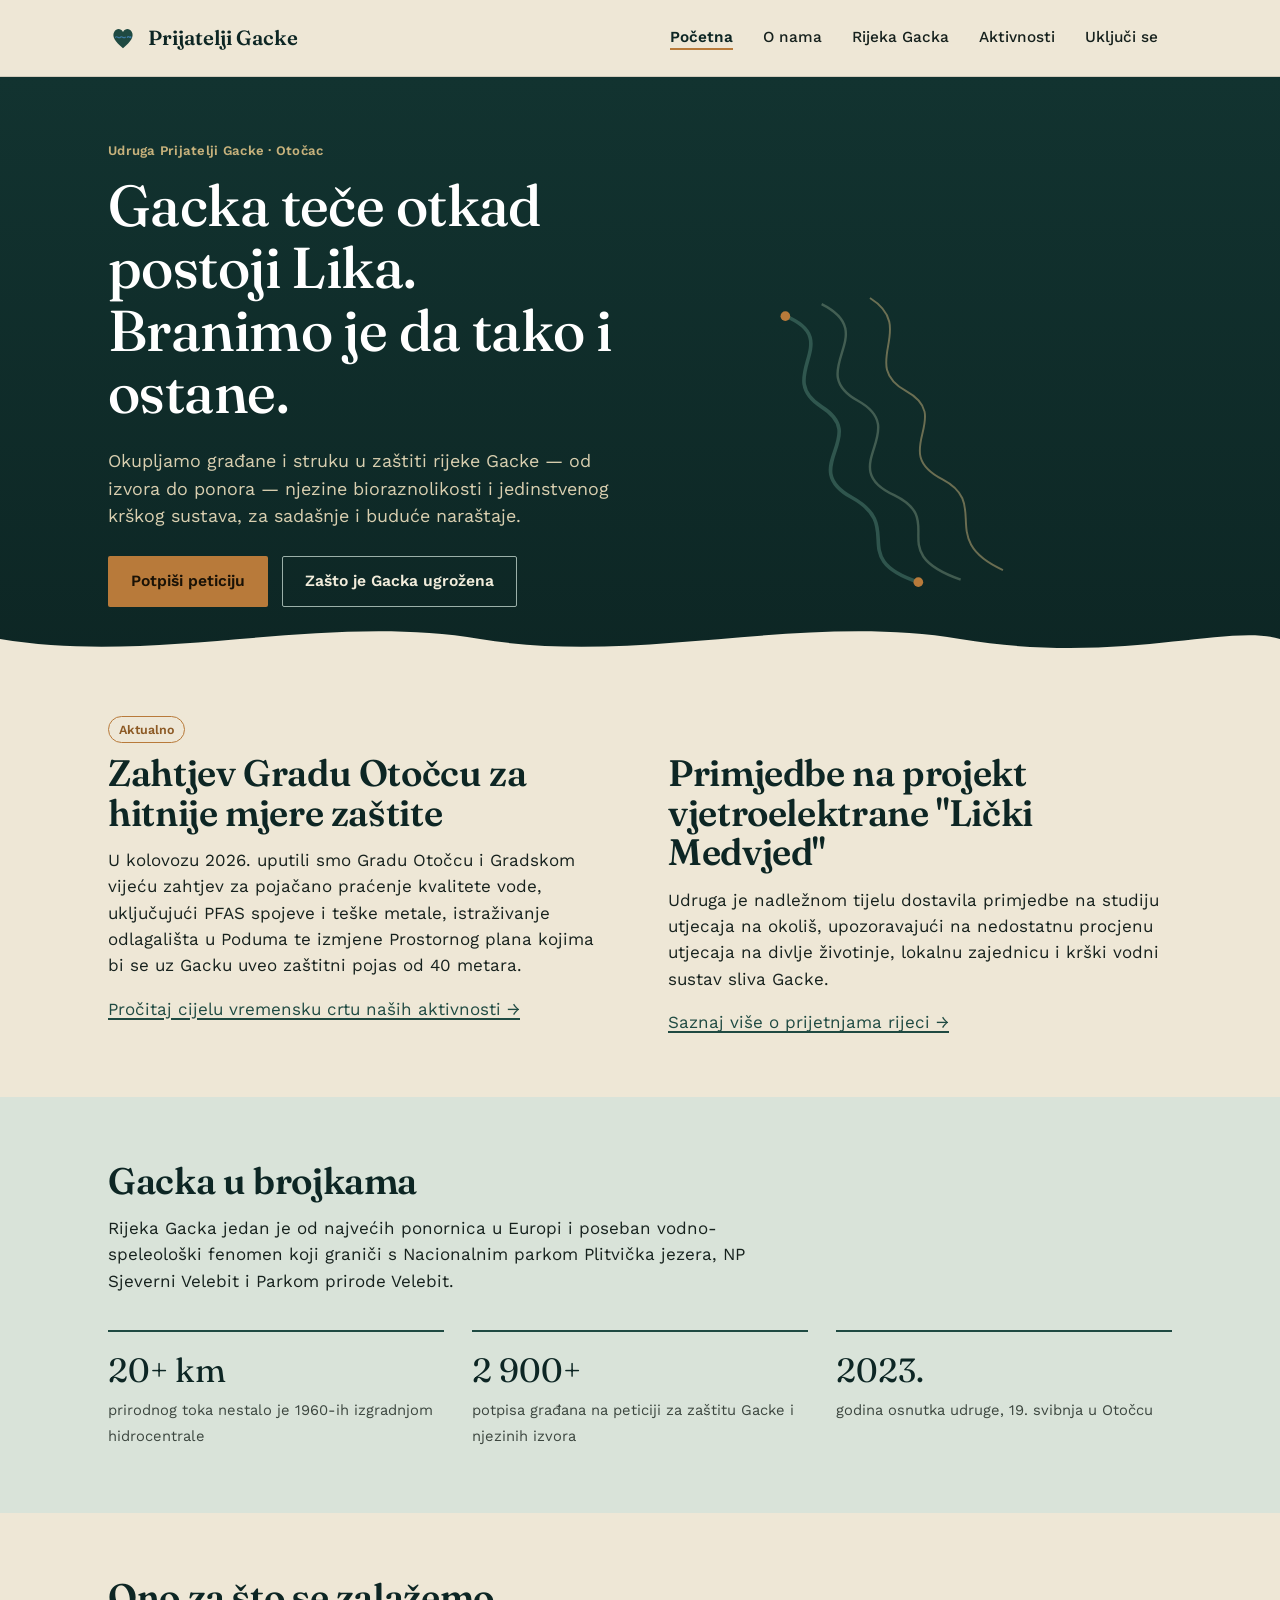
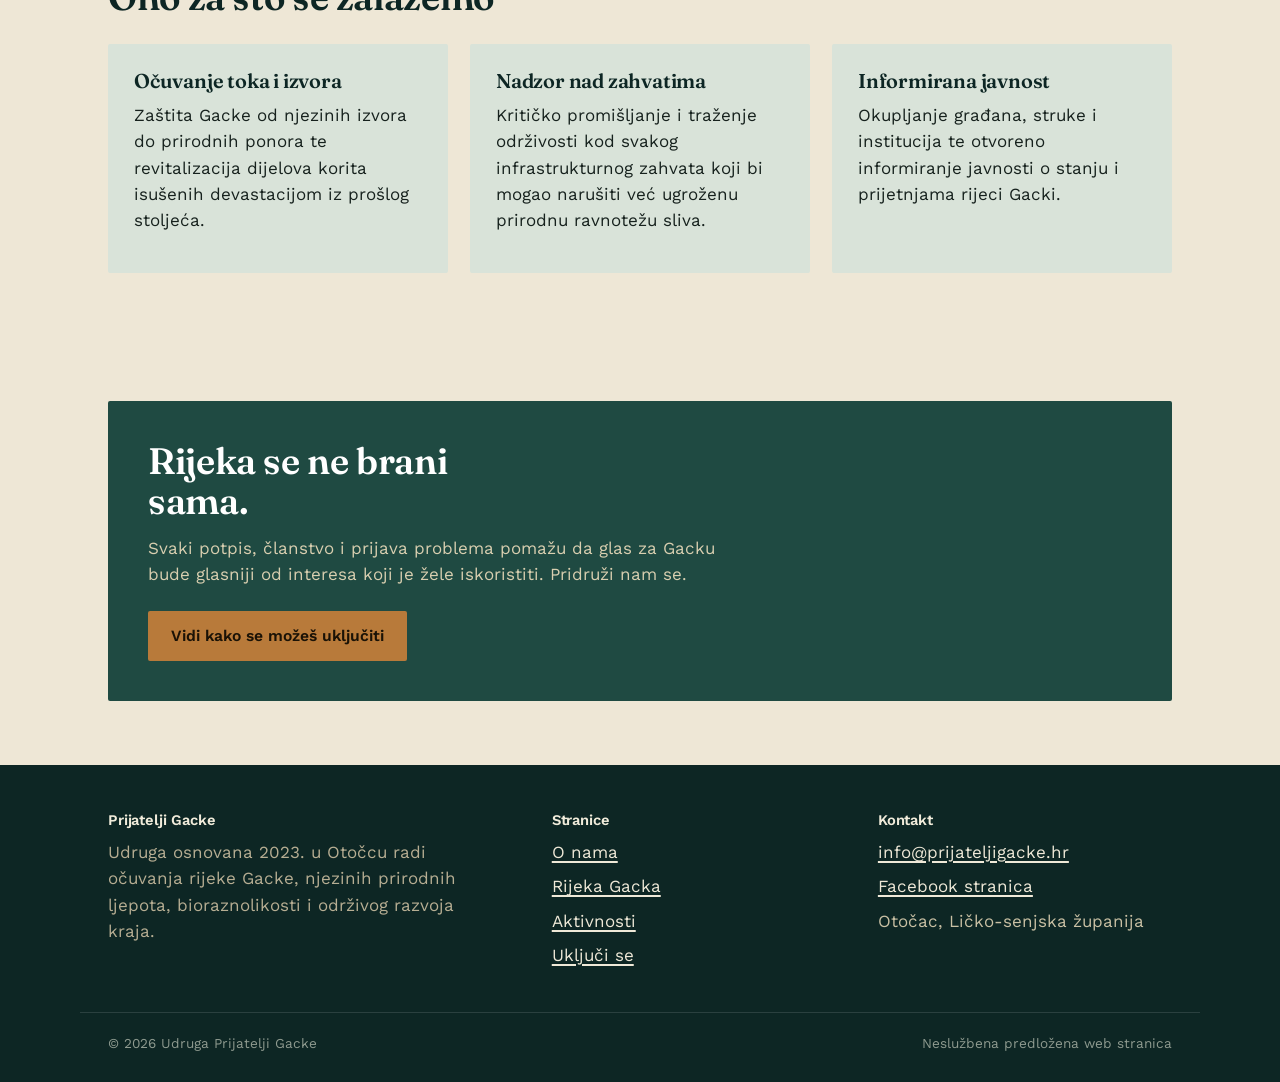
==== commit b6cbe398: "Add files via upload" ====
--- a/index.html
+++ b/index.html
@@ -5,6 +5,15 @@
 <meta name="viewport" content="width=device-width, initial-scale=1.0">
 <title>Prijatelji Gacke — udruga za očuvanje rijeke Gacke</title>
 <meta name="description" content="Udruga Prijatelji Gacke okuplja građane i struku u zaštiti rijeke Gacke, njezinih izvora, ponora i krškog ekosustava u Otočcu.">
+<meta property="og:title" content="Prijatelji Gacke — udruga za očuvanje rijeke Gacke">
+<meta property="og:description" content="Udruga Prijatelji Gacke okuplja građane i struku u zaštiti rijeke Gacke, njezinih izvora, ponora i krškog ekosustava u Otočcu.">
+<meta property="og:image" content="https://prijatelji-gacke.netlify.app/og-image.png">
+<meta property="og:type" content="website">
+<meta property="og:url" content="https://prijatelji-gacke.netlify.app/">
+<meta name="twitter:card" content="summary_large_image">
+<link rel="icon" href="favicon.ico" sizes="any">
+<link rel="icon" href="icon-32.png" type="image/png" sizes="32x32">
+<link rel="apple-touch-icon" href="apple-touch-icon.png">
 <link rel="stylesheet" href="style.css">
 </head>
 <body>
@@ -13,7 +22,7 @@
 <header class="site">
   <div class="nav-row">
     <a class="wordmark" href="index.html">
-      <svg width="30" height="30" viewBox="0 0 30 30" fill="none"><path d="M2 20C6 14 9 24 13 18C17 12 20 22 24 16C26 13 27 15 28 14" stroke="#1F4A42" stroke-width="2.4" stroke-linecap="round"/></svg>
+      <svg width="30" height="30" viewBox="0 0 200 200" xmlns="http://www.w3.org/2000/svg"><path d="M100,168 C46,124 24,88 42,58 C56,35 85,34 100,60 C115,34 144,35 158,58 C176,88 154,124 100,168 Z" fill="#1F4A42"/><path d="M50,95 C60,82 71,108 82,95 C93,82 104,108 115,95" fill="none" stroke="#3E7CA6" stroke-width="8" stroke-linecap="round"/><path d="M129,95 C138,84 143,100 150,95" fill="none" stroke="#3E7CA6" stroke-width="8" stroke-linecap="round"/><circle cx="150" cy="95" r="6.5" fill="#3E7CA6"/></svg>
       Prijatelji Gacke
     </a>
     <button class="menu-btn" id="menuBtn" aria-expanded="false" aria-controls="primaryNav">Izbornik</button>
